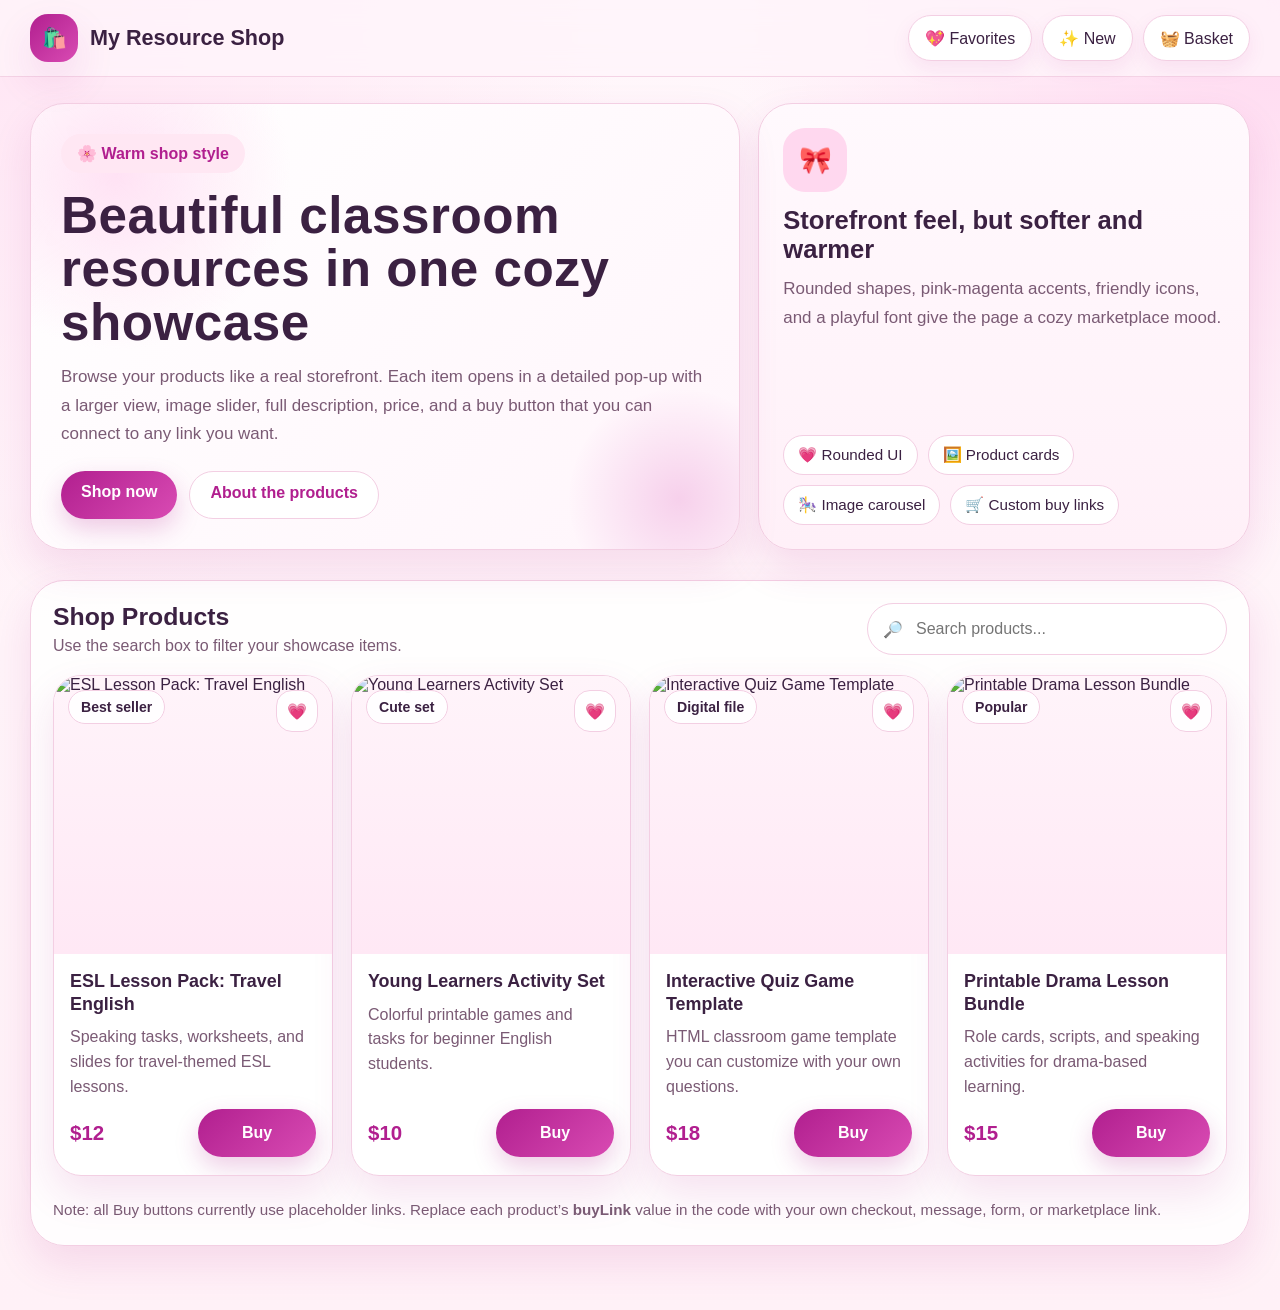
==== index.html @ 03c361e3 "Rename shopping_site.html to index.html" ====
﻿<!DOCTYPE html>
<html lang="en">
<head>
  <meta charset="UTF-8" />
  <meta name="viewport" content="width=device-width, initial-scale=1.0" />
  <title>Creative Shop Showcase</title>
  <style>
    :root {
      --bg-1: #fff7fb;
      --bg-2: #fff1f7;
      --surface: #ffffff;
      --surface-soft: #fff7fb;
      --text: #3b2142;
      --muted: #7a5a74;
      --accent: #b11f8f;
      --accent-2: #d94bb3;
      --accent-soft: #ffd8ef;
      --chip: #ffe7f3;
      --border: #f3cfe3;
      --shadow: 0 18px 40px rgba(177, 31, 143, 0.12);
      --radius-xl: 30px;
      --radius-lg: 24px;
      --radius-md: 18px;
      --radius-pill: 999px;
    }

    * {
      box-sizing: border-box;
    }

    html {
      scroll-behavior: smooth;
    }

    body {
      margin: 0;
      font-family: "Comic Sans MS", "Comic Sans", "Trebuchet MS", Arial, sans-serif;
      color: var(--text);
      background:
        radial-gradient(circle at top left, #ffe5f4 0%, transparent 34%),
        radial-gradient(circle at top right, #ffd9f0 0%, transparent 30%),
        linear-gradient(180deg, var(--bg-1) 0%, var(--bg-2) 100%);
    }

    img {
      max-width: 100%;
      display: block;
    }

    a {
      color: inherit;
      text-decoration: none;
    }

    button,
    input {
      font: inherit;
    }

    .container {
      width: min(1220px, calc(100% - 28px));
      margin: 0 auto;
    }

    .topbar {
      position: sticky;
      top: 0;
      z-index: 30;
      backdrop-filter: blur(12px);
      background: rgba(255, 245, 251, 0.82);
      border-bottom: 1px solid rgba(243, 207, 227, 0.9);
    }

    .topbar__inner {
      min-height: 76px;
      display: flex;
      align-items: center;
      justify-content: space-between;
      gap: 18px;
      padding: 12px 0;
    }

    .brand {
      display: inline-flex;
      align-items: center;
      gap: 12px;
      font-size: 1.35rem;
      font-weight: 700;
    }

    .brand-badge {
      width: 48px;
      height: 48px;
      border-radius: 18px;
      display: grid;
      place-items: center;
      background: linear-gradient(135deg, var(--accent) 0%, var(--accent-2) 100%);
      color: white;
      box-shadow: var(--shadow);
      font-size: 1.25rem;
    }

    .top-actions {
      display: flex;
      align-items: center;
      gap: 10px;
      flex-wrap: wrap;
    }

    .icon-pill {
      min-width: 46px;
      height: 46px;
      padding: 0 16px;
      border-radius: var(--radius-pill);
      border: 1px solid var(--border);
      background: white;
      display: inline-flex;
      align-items: center;
      justify-content: center;
      gap: 8px;
      box-shadow: 0 8px 20px rgba(177, 31, 143, 0.08);
    }

    .hero {
      padding: 26px 0 18px;
    }

    .hero-grid {
      display: grid;
      grid-template-columns: 1.3fr 0.9fr;
      gap: 18px;
    }

    .hero-card,
    .promo-card,
    .section-shell,
    .product-card,
    .modal-dialog {
      background: rgba(255, 255, 255, 0.92);
      border: 1px solid var(--border);
      box-shadow: var(--shadow);
    }

    .hero-card {
      border-radius: 34px;
      padding: 30px;
      overflow: hidden;
      position: relative;
      background:
        radial-gradient(circle at 12% 16%, #ffe2f4 0%, transparent 24%),
        linear-gradient(135deg, #ffffff 0%, #fff5fb 100%);
    }

    .hero-card::after {
      content: "";
      position: absolute;
      right: -50px;
      bottom: -60px;
      width: 220px;
      height: 220px;
      border-radius: 50%;
      background: radial-gradient(circle, rgba(217, 75, 179, 0.22) 0%, rgba(217, 75, 179, 0) 72%);
      pointer-events: none;
    }

    .hero-kicker {
      display: inline-flex;
      align-items: center;
      gap: 8px;
      padding: 10px 16px;
      border-radius: var(--radius-pill);
      background: var(--chip);
      color: var(--accent);
      font-weight: 700;
      margin-bottom: 16px;
    }

    .hero h1 {
      margin: 0 0 14px;
      font-size: clamp(2rem, 4vw, 3.25rem);
      line-height: 1.04;
      letter-spacing: 0.01em;
    }

    .hero p {
      margin: 0;
      max-width: 760px;
      color: var(--muted);
      font-size: 1.06rem;
      line-height: 1.7;
    }

    .hero-buttons {
      display: flex;
      flex-wrap: wrap;
      gap: 12px;
      margin-top: 22px;
    }

    .btn,
    .buy-link,
    .card-buy {
      border: none;
      cursor: pointer;
      border-radius: var(--radius-pill);
      min-height: 48px;
      padding: 12px 20px;
      font-weight: 700;
      transition: transform 0.16s ease, box-shadow 0.16s ease, background 0.16s ease;
    }

    .btn:active,
    .buy-link:active,
    .card-buy:active {
      transform: scale(0.98);
    }

    .btn-primary,
    .buy-link,
    .card-buy {
      background: linear-gradient(135deg, var(--accent) 0%, var(--accent-2) 100%);
      color: white;
      box-shadow: 0 10px 24px rgba(177, 31, 143, 0.22);
    }

    .btn-secondary {
      background: white;
      color: var(--accent);
      border: 1px solid var(--border);
    }

    .promo-card {
      border-radius: 34px;
      padding: 24px;
      display: flex;
      flex-direction: column;
      justify-content: space-between;
      background: linear-gradient(180deg, #fff9fd 0%, #fff0f8 100%);
    }

    .promo-icon {
      width: 64px;
      height: 64px;
      border-radius: 22px;
      display: grid;
      place-items: center;
      font-size: 1.65rem;
      background: var(--accent-soft);
      margin-bottom: 14px;
    }

    .promo-card h2 {
      margin: 0 0 10px;
      font-size: 1.6rem;
      line-height: 1.15;
    }

    .promo-card p {
      margin: 0;
      color: var(--muted);
      line-height: 1.7;
    }

    .promo-tags {
      display: flex;
      flex-wrap: wrap;
      gap: 10px;
      margin-top: 18px;
    }

    .promo-tag {
      padding: 10px 14px;
      border-radius: var(--radius-pill);
      background: white;
      border: 1px solid var(--border);
      font-size: 0.95rem;
    }

    .catalog {
      padding: 12px 0 64px;
    }

    .section-shell {
      border-radius: 34px;
      padding: 22px;
      background: rgba(255, 255, 255, 0.88);
    }

    .toolbar {
      display: flex;
      align-items: center;
      justify-content: space-between;
      gap: 16px;
      flex-wrap: wrap;
      margin-bottom: 20px;
    }

    .toolbar-left h2 {
      margin: 0;
      font-size: 1.55rem;
    }

    .toolbar-left p {
      margin: 6px 0 0;
      color: var(--muted);
    }

    .search-wrap {
      position: relative;
      width: min(360px, 100%);
    }

    .search-wrap input {
      width: 100%;
      min-height: 52px;
      border-radius: var(--radius-pill);
      border: 1px solid var(--border);
      background: white;
      padding: 12px 18px 12px 48px;
      outline: none;
      color: var(--text);
      box-shadow: inset 0 1px 0 rgba(255,255,255,0.7);
    }

    .search-wrap input:focus {
      border-color: var(--accent-2);
      box-shadow: 0 0 0 4px rgba(217, 75, 179, 0.12);
    }

    .search-icon {
      position: absolute;
      top: 50%;
      left: 16px;
      transform: translateY(-50%);
      font-size: 1rem;
      opacity: 0.8;
    }

    .product-grid {
      display: grid;
      grid-template-columns: repeat(auto-fit, minmax(255px, 1fr));
      gap: 18px;
    }

    .product-card {
      border-radius: 28px;
      overflow: hidden;
      display: flex;
      flex-direction: column;
      transition: transform 0.18s ease, box-shadow 0.18s ease;
    }

    .product-card:hover {
      transform: translateY(-4px);
      box-shadow: 0 22px 40px rgba(177, 31, 143, 0.16);
    }

    .product-image-wrap {
      position: relative;
      aspect-ratio: 1 / 1;
      background: linear-gradient(180deg, #fff4fa 0%, #ffe8f5 100%);
      overflow: hidden;
    }

    .product-image {
      width: 100%;
      height: 100%;
      object-fit: cover;
    }

    .badge {
      position: absolute;
      left: 14px;
      top: 14px;
      padding: 8px 12px;
      border-radius: var(--radius-pill);
      background: rgba(255,255,255,0.96);
      border: 1px solid var(--border);
      font-size: 0.88rem;
      font-weight: 700;
    }

    .fav-btn {
      position: absolute;
      right: 14px;
      top: 14px;
      width: 42px;
      height: 42px;
      border-radius: 16px;
      border: 1px solid var(--border);
      background: rgba(255,255,255,0.96);
      display: grid;
      place-items: center;
      font-size: 1rem;
    }

    .product-content {
      padding: 16px 16px 18px;
      display: flex;
      flex-direction: column;
      gap: 10px;
      flex: 1;
    }

    .product-title {
      margin: 0;
      font-size: 1.12rem;
      line-height: 1.25;
    }

    .product-desc {
      margin: 0;
      color: var(--muted);
      line-height: 1.55;
      min-height: 48px;
    }

    .card-meta {
      display: flex;
      align-items: center;
      justify-content: space-between;
      gap: 10px;
      margin-top: auto;
    }

    .price {
      font-size: 1.28rem;
      font-weight: 700;
      color: var(--accent);
    }

    .card-buy {
      min-width: 118px;
    }

    .empty-state {
      display: none;
      text-align: center;
      padding: 32px 16px 12px;
      color: var(--muted);
      font-size: 1.02rem;
    }

    .modal {
      position: fixed;
      inset: 0;
      background: rgba(53, 18, 53, 0.5);
      display: none;
      align-items: center;
      justify-content: center;
      padding: 18px;
      z-index: 999;
      backdrop-filter: blur(8px);
    }

    .modal.active {
      display: flex;
    }

    .modal-dialog {
      width: min(980px, 100%);
      border-radius: 34px;
      overflow: hidden;
      position: relative;
      background: linear-gradient(180deg, #fffdfd 0%, #fff6fb 100%);
    }

    .modal-close {
      position: absolute;
      top: 14px;
      right: 14px;
      width: 46px;
      height: 46px;
      border-radius: 18px;
      border: 1px solid var(--border);
      background: rgba(255,255,255,0.95);
      font-size: 1.4rem;
      cursor: pointer;
      z-index: 4;
    }

    .modal-body {
      display: grid;
      grid-template-columns: 1.08fr 1fr;
      min-height: 540px;
    }

    .modal-gallery {
      position: relative;
      background: linear-gradient(180deg, #fff2fa 0%, #ffe5f4 100%);
      display: flex;
      align-items: center;
      justify-content: center;
      overflow: hidden;
    }

    .modal-gallery img {
      width: 100%;
      height: 100%;
      object-fit: cover;
    }

    .gallery-btn {
      position: absolute;
      top: 50%;
      transform: translateY(-50%);
      width: 50px;
      height: 50px;
      border-radius: 18px;
      border: 1px solid var(--border);
      background: rgba(255,255,255,0.92);
      cursor: pointer;
      font-size: 1.4rem;
      font-weight: 700;
      z-index: 3;
    }

    .gallery-btn.prev {
      left: 14px;
    }

    .gallery-btn.next {
      right: 14px;
    }

    .gallery-dots {
      position: absolute;
      bottom: 18px;
      left: 50%;
      transform: translateX(-50%);
      display: flex;
      gap: 8px;
      z-index: 3;
    }

    .gallery-dot {
      width: 12px;
      height: 12px;
      border-radius: 999px;
      background: rgba(255,255,255,0.55);
      border: 1px solid rgba(177, 31, 143, 0.12);
    }

    .gallery-dot.active {
      background: white;
      width: 24px;
    }

    .modal-info {
      padding: 34px 28px 26px;
      display: flex;
      flex-direction: column;
      gap: 16px;
    }

    .modal-chip-row {
      display: flex;
      flex-wrap: wrap;
      gap: 10px;
    }

    .modal-chip {
      padding: 9px 13px;
      border-radius: var(--radius-pill);
      background: var(--chip);
      color: var(--accent);
      font-size: 0.92rem;
      font-weight: 700;
    }

    .modal-info h2 {
      margin: 0;
      font-size: 2rem;
      line-height: 1.12;
    }

    .modal-price {
      font-size: 1.55rem;
      color: var(--accent);
      font-weight: 700;
    }

    .modal-info p {
      margin: 0;
      color: var(--muted);
      line-height: 1.72;
    }

    .feature-list {
      margin: 0;
      padding: 0;
      list-style: none;
      display: grid;
      gap: 10px;
    }

    .feature-list li {
      padding: 12px 14px;
      border-radius: 18px;
      background: white;
      border: 1px solid var(--border);
    }

    .buy-link {
      width: 100%;
      text-align: center;
      display: inline-flex;
      align-items: center;
      justify-content: center;
      margin-top: auto;
    }

    .note {
      margin: 22px 0 0;
      color: var(--muted);
      font-size: 0.95rem;
      line-height: 1.6;
    }

    @media (max-width: 940px) {
      .hero-grid,
      .modal-body {
        grid-template-columns: 1fr;
      }

      .modal-gallery {
        min-height: 320px;
      }
    }

    @media (max-width: 640px) {
      .topbar__inner,
      .toolbar {
        align-items: stretch;
      }

      .topbar__inner,
      .toolbar,
      .card-meta {
        flex-direction: column;
      }

      .top-actions,
      .hero-buttons {
        width: 100%;
      }

      .icon-pill,
      .btn,
      .card-buy,
      .search-wrap,
      .buy-link {
        width: 100%;
      }

      .hero-card,
      .promo-card,
      .section-shell {
        border-radius: 26px;
      }

      .modal-info {
        padding: 24px 18px 20px;
      }
    }
  </style>
</head>
<body>
  <header class="topbar">
    <div class="container topbar__inner">
      <div class="brand">
        <span class="brand-badge">🛍️</span>
        <!-- CHANGE SHOP NAME HERE -->
        <span>My Resource Shop</span>
      </div>

      <div class="top-actions">
        <!-- YOU CAN CHANGE THESE BUTTON LABELS OR REMOVE THEM -->
        <div class="icon-pill">💖 Favorites</div>
        <div class="icon-pill">✨ New</div>
        <div class="icon-pill">🧺 Basket</div>
      </div>
    </div>
  </header>

  <section class="hero">
    <div class="container hero-grid">
      <div class="hero-card">
        <div class="hero-kicker">🌸 Warm shop style</div>

        <!-- CHANGE MAIN HEADING HERE -->
        <h1>Beautiful classroom resources in one cozy showcase</h1>

        <!-- CHANGE INTRO TEXT HERE -->
        <p>
          Browse your products like a real storefront. Each item opens in a detailed pop-up with a larger view,
          image slider, full description, price, and a buy button that you can connect to any link you want.
        </p>

        <div class="hero-buttons">
          <a class="btn btn-primary" href="#catalog">Shop now</a>
          <a class="btn btn-secondary" href="#">About the products</a>
        </div>
      </div>

      <aside class="promo-card">
        <div>
          <div class="promo-icon">🎀</div>
          <h2>Storefront feel, but softer and warmer</h2>
          <p>
            Rounded shapes, pink-magenta accents, friendly icons, and a playful font give the page a cozy marketplace mood.
          </p>
        </div>

        <div class="promo-tags">
          <span class="promo-tag">💗 Rounded UI</span>
          <span class="promo-tag">🖼️ Product cards</span>
          <span class="promo-tag">🎠 Image carousel</span>
          <span class="promo-tag">🛒 Custom buy links</span>
        </div>
      </aside>
    </div>
  </section>

  <main id="catalog" class="catalog">
    <div class="container">
      <section class="section-shell">
        <div class="toolbar">
          <div class="toolbar-left">
            <h2>Shop Products</h2>
            <p>Use the search box to filter your showcase items.</p>
          </div>

          <label class="search-wrap">
            <span class="search-icon">🔎</span>
            <input id="searchInput" type="text" placeholder="Search products..." />
          </label>
        </div>

        <!-- PRODUCT CARDS WILL APPEAR HERE AUTOMATICALLY -->
        <section id="productGrid" class="product-grid"></section>

        <div id="emptyState" class="empty-state">No products found. Try a different search word.</div>

        <p class="note">
          <!-- CHANGE THIS NOTE IF NEEDED -->
          Note: all Buy buttons currently use placeholder links. Replace each product’s <strong>buyLink</strong> value in the code with your own checkout, message, form, or marketplace link.
        </p>
      </section>
    </div>
  </main>

  <!-- MODAL WINDOW -->
  <div id="productModal" class="modal" aria-hidden="true">
    <div class="modal-dialog" role="dialog" aria-modal="true" aria-labelledby="modalTitle">
      <button class="modal-close" id="closeModal" aria-label="Close modal">✕</button>

      <div class="modal-body">
        <div class="modal-gallery">
          <button class="gallery-btn prev" id="prevSlide" aria-label="Previous image">‹</button>
          <img id="modalImage" src="" alt="Product image" />
          <button class="gallery-btn next" id="nextSlide" aria-label="Next image">›</button>
          <div id="galleryDots" class="gallery-dots"></div>
        </div>

        <div class="modal-info">
          <div class="modal-chip-row">
            <span class="modal-chip">💝 Featured</span>
            <span class="modal-chip">📦 Digital product</span>
          </div>

          <h2 id="modalTitle"></h2>
          <div id="modalPrice" class="modal-price"></div>
          <p id="modalDescription"></p>
          <ul id="modalFeatures" class="feature-list"></ul>

          <!--
            BUY BUTTON LINK
            This button takes the link from each product object below.
            Replace buyLink: "#" with your own URL.
          -->
          <a id="modalBuyLink" class="buy-link" href="#" target="_blank" rel="noopener noreferrer">Buy now</a>
        </div>
      </div>
    </div>
  </div>

  <script>
    /*
      =====================================================
      PRODUCT DATA
      =====================================================
      HOW TO EDIT PRODUCTS:
      - title: product name shown on card and modal
      - shortDescription: short text on product card
      - fullDescription: longer text inside modal window
      - price: product price
      - badge: small label on the image corner
      - cover: main product image on the card
      - gallery: images for the modal carousel
      - features: bullet-style list inside the modal
      - buyLink: your own purchase/contact/checkout URL

      IMAGE TIPS:
      - You can use direct image links
      - Or use local file paths like: images/product1.jpg
      - Replace the sample images with your own product previews
    */
    const products = [
      {
        title: "ESL Lesson Pack: Travel English",
        shortDescription: "Speaking tasks, worksheets, and slides for travel-themed ESL lessons.",
        fullDescription:
          "A ready-to-use classroom resource with speaking prompts, printable worksheets, vocabulary review, and presentation slides. Ideal for teachers who want a polished lesson with minimal prep time.",
        price: "$12",
        badge: "Best seller",
        cover: "https://images.unsplash.com/photo-1517457373958-b7bdd4587205?auto=format&fit=crop&w=900&q=80",
        gallery: [
          "https://images.unsplash.com/photo-1517457373958-b7bdd4587205?auto=format&fit=crop&w=1200&q=80",
          "https://images.unsplash.com/photo-1451187580459-43490279c0fa?auto=format&fit=crop&w=1200&q=80",
          "https://images.unsplash.com/photo-1503676260728-1c00da094a0b?auto=format&fit=crop&w=1200&q=80"
        ],
        features: [
          "Editable resource structure",
          "Teacher-friendly layout",
          "Suitable for digital or print use"
        ],
        buyLink: "#"
      },
      {
        title: "Young Learners Activity Set",
        shortDescription: "Colorful printable games and tasks for beginner English students.",
        fullDescription:
          "A playful classroom pack with engaging practice activities, matching games, visual prompts, and simple language support for younger learners. Great for group work and lively lesson stages.",
        price: "$10",
        badge: "Cute set",
        cover: "https://images.unsplash.com/photo-1509062522246-3755977927d7?auto=format&fit=crop&w=900&q=80",
        gallery: [
          "https://images.unsplash.com/photo-1509062522246-3755977927d7?auto=format&fit=crop&w=1200&q=80",
          "https://images.unsplash.com/photo-1503676382389-4809596d5290?auto=format&fit=crop&w=1200&q=80",
          "https://images.unsplash.com/photo-1513258496099-48168024aec0?auto=format&fit=crop&w=1200&q=80"
        ],
        features: [
          "Beginner-friendly tasks",
          "Bright visual design",
          "Easy to adapt for different age groups"
        ],
        buyLink: "#"
      },
      {
        title: "Interactive Quiz Game Template",
        shortDescription: "HTML classroom game template you can customize with your own questions.",
        fullDescription:
          "A simple but attractive digital game template for educational use. Replace the sample questions with your own material and use it for revision, homework, or lesson warm-ups.",
        price: "$18",
        badge: "Digital file",
        cover: "https://images.unsplash.com/photo-1516321318423-f06f85e504b3?auto=format&fit=crop&w=900&q=80",
        gallery: [
          "https://images.unsplash.com/photo-1516321318423-f06f85e504b3?auto=format&fit=crop&w=1200&q=80",
          "https://images.unsplash.com/photo-1498050108023-c5249f4df085?auto=format&fit=crop&w=1200&q=80",
          "https://images.unsplash.com/photo-1522202176988-66273c2fd55f?auto=format&fit=crop&w=1200&q=80"
        ],
        features: [
          "Single-file HTML format",
          "Quick to personalize",
          "Useful for online and in-class teaching"
        ],
        buyLink: "#"
      },
      {
        title: "Printable Drama Lesson Bundle",
        shortDescription: "Role cards, scripts, and speaking activities for drama-based learning.",
        fullDescription:
          "This bundle includes printable role cards, mini scripts, scene prompts, and discussion tasks designed to build confidence, speaking fluency, and classroom energy.",
        price: "$15",
        badge: "Popular",
        cover: "https://images.unsplash.com/photo-1503454537195-1dcabb73ffb9?auto=format&fit=crop&w=900&q=80",
        gallery: [
          "https://images.unsplash.com/photo-1503454537195-1dcabb73ffb9?auto=format&fit=crop&w=1200&q=80",
          "https://images.unsplash.com/photo-1517164850305-99a3e65bb47e?auto=format&fit=crop&w=1200&q=80",
          "https://images.unsplash.com/photo-1516321497487-e288fb19713f?auto=format&fit=crop&w=1200&q=80"
        ],
        features: [
          "Speaking-centered activities",
          "Printable classroom materials",
          "Suitable for pair and group interaction"
        ],
        buyLink: "#"
      }
    ];

    const productGrid = document.getElementById('productGrid');
    const emptyState = document.getElementById('emptyState');
    const searchInput = document.getElementById('searchInput');
    const modal = document.getElementById('productModal');
    const closeModalBtn = document.getElementById('closeModal');
    const modalTitle = document.getElementById('modalTitle');
    const modalPrice = document.getElementById('modalPrice');
    const modalDescription = document.getElementById('modalDescription');
    const modalFeatures = document.getElementById('modalFeatures');
    const modalBuyLink = document.getElementById('modalBuyLink');
    const modalImage = document.getElementById('modalImage');
    const prevSlideBtn = document.getElementById('prevSlide');
    const nextSlideBtn = document.getElementById('nextSlide');
    const galleryDots = document.getElementById('galleryDots');

    let visibleProducts = [...products];
    let activeProductIndex = 0;
    let activeSlideIndex = 0;

    function renderProducts(list) {
      productGrid.innerHTML = '';

      if (!list.length) {
        emptyState.style.display = 'block';
        return;
      }

      emptyState.style.display = 'none';

      list.forEach((product, index) => {
        const card = document.createElement('article');
        card.className = 'product-card';

        card.innerHTML = `
          <div class="product-image-wrap">
            <span class="badge">${product.badge}</span>
            <button class="fav-btn" type="button" aria-label="Favorite">💗</button>
            <img class="product-image" src="${product.cover}" alt="${product.title}">
          </div>
          <div class="product-content">
            <h3 class="product-title">${product.title}</h3>
            <p class="product-desc">${product.shortDescription}</p>
            <div class="card-meta">
              <span class="price">${product.price}</span>
              <button class="card-buy" type="button" data-index="${index}">Buy</button>
            </div>
          </div>
        `;

        productGrid.appendChild(card);
      });

      document.querySelectorAll('.card-buy').forEach(button => {
        button.addEventListener('click', () => {
          const index = Number(button.dataset.index);
          openModal(index);
        });
      });
    }

    function openModal(productIndex) {
      activeProductIndex = productIndex;
      activeSlideIndex = 0;
      updateModalContent();
      modal.classList.add('active');
      modal.setAttribute('aria-hidden', 'false');
      document.body.style.overflow = 'hidden';
    }

    function closeModal() {
      modal.classList.remove('active');
      modal.setAttribute('aria-hidden', 'true');
      document.body.style.overflow = '';
    }

    function updateModalContent() {
      const product = visibleProducts[activeProductIndex];
      if (!product) return;

      const currentImage = product.gallery[activeSlideIndex];
      modalTitle.textContent = product.title;
      modalPrice.textContent = product.price;
      modalDescription.textContent = product.fullDescription;
      modalBuyLink.href = product.buyLink;
      modalImage.src = currentImage;
      modalImage.alt = `${product.title} image ${activeSlideIndex + 1}`;

      modalFeatures.innerHTML = product.features
        .map(feature => `<li>✨ ${feature}</li>`)
        .join('');

      renderDots(product.gallery.length);
    }

    function renderDots(total) {
      galleryDots.innerHTML = '';
      for (let i = 0; i < total; i++) {
        const dot = document.createElement('div');
        dot.className = 'gallery-dot' + (i === activeSlideIndex ? ' active' : '');
        galleryDots.appendChild(dot);
      }
    }

    function nextSlide() {
      const gallery = visibleProducts[activeProductIndex].gallery;
      activeSlideIndex = (activeSlideIndex + 1) % gallery.length;
      updateModalContent();
    }

    function prevSlide() {
      const gallery = visibleProducts[activeProductIndex].gallery;
      activeSlideIndex = (activeSlideIndex - 1 + gallery.length) % gallery.length;
      updateModalContent();
    }

    function filterProducts() {
      const query = searchInput.value.trim().toLowerCase();

      visibleProducts = products.filter(product => {
        const combined = [
          product.title,
          product.shortDescription,
          product.fullDescription,
          product.price,
          product.badge,
          ...(product.features || [])
        ].join(' ').toLowerCase();

        return combined.includes(query);
      });

      renderProducts(visibleProducts);
    }

    closeModalBtn.addEventListener('click', closeModal);
    nextSlideBtn.addEventListener('click', nextSlide);
    prevSlideBtn.addEventListener('click', prevSlide);
    searchInput.addEventListener('input', filterProducts);

    modal.addEventListener('click', (event) => {
      if (event.target === modal) closeModal();
    });

    document.addEventListener('keydown', (event) => {
      if (event.key === 'Escape' && modal.classList.contains('active')) {
        closeModal();
      }
    });

    renderProducts(visibleProducts);
  </script>
</body>
</html>
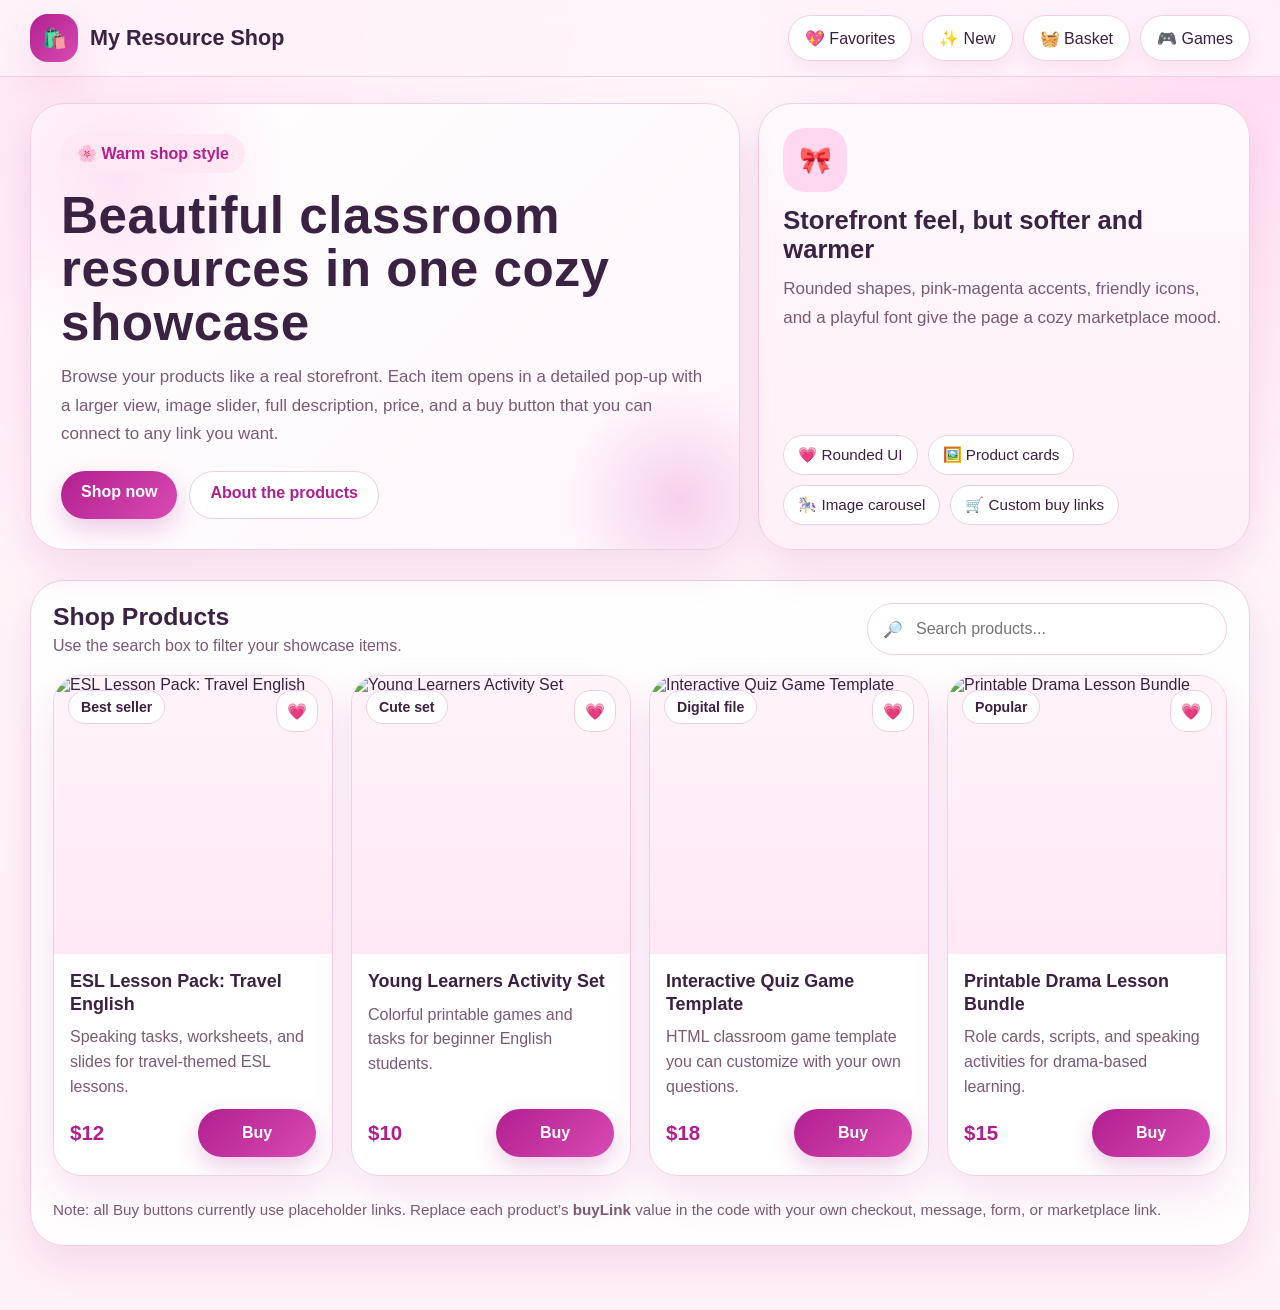
==== commit 7e3217c2: "Add Games link to homepage" ====
--- a/index.html
+++ b/index.html
@@ -679,6 +679,7 @@
         <div class="icon-pill">💖 Favorites</div>
         <div class="icon-pill">✨ New</div>
         <div class="icon-pill">🧺 Basket</div>
+        <a class="icon-pill" href="games/index.html">🎮 Games</a>
       </div>
     </div>
   </header>
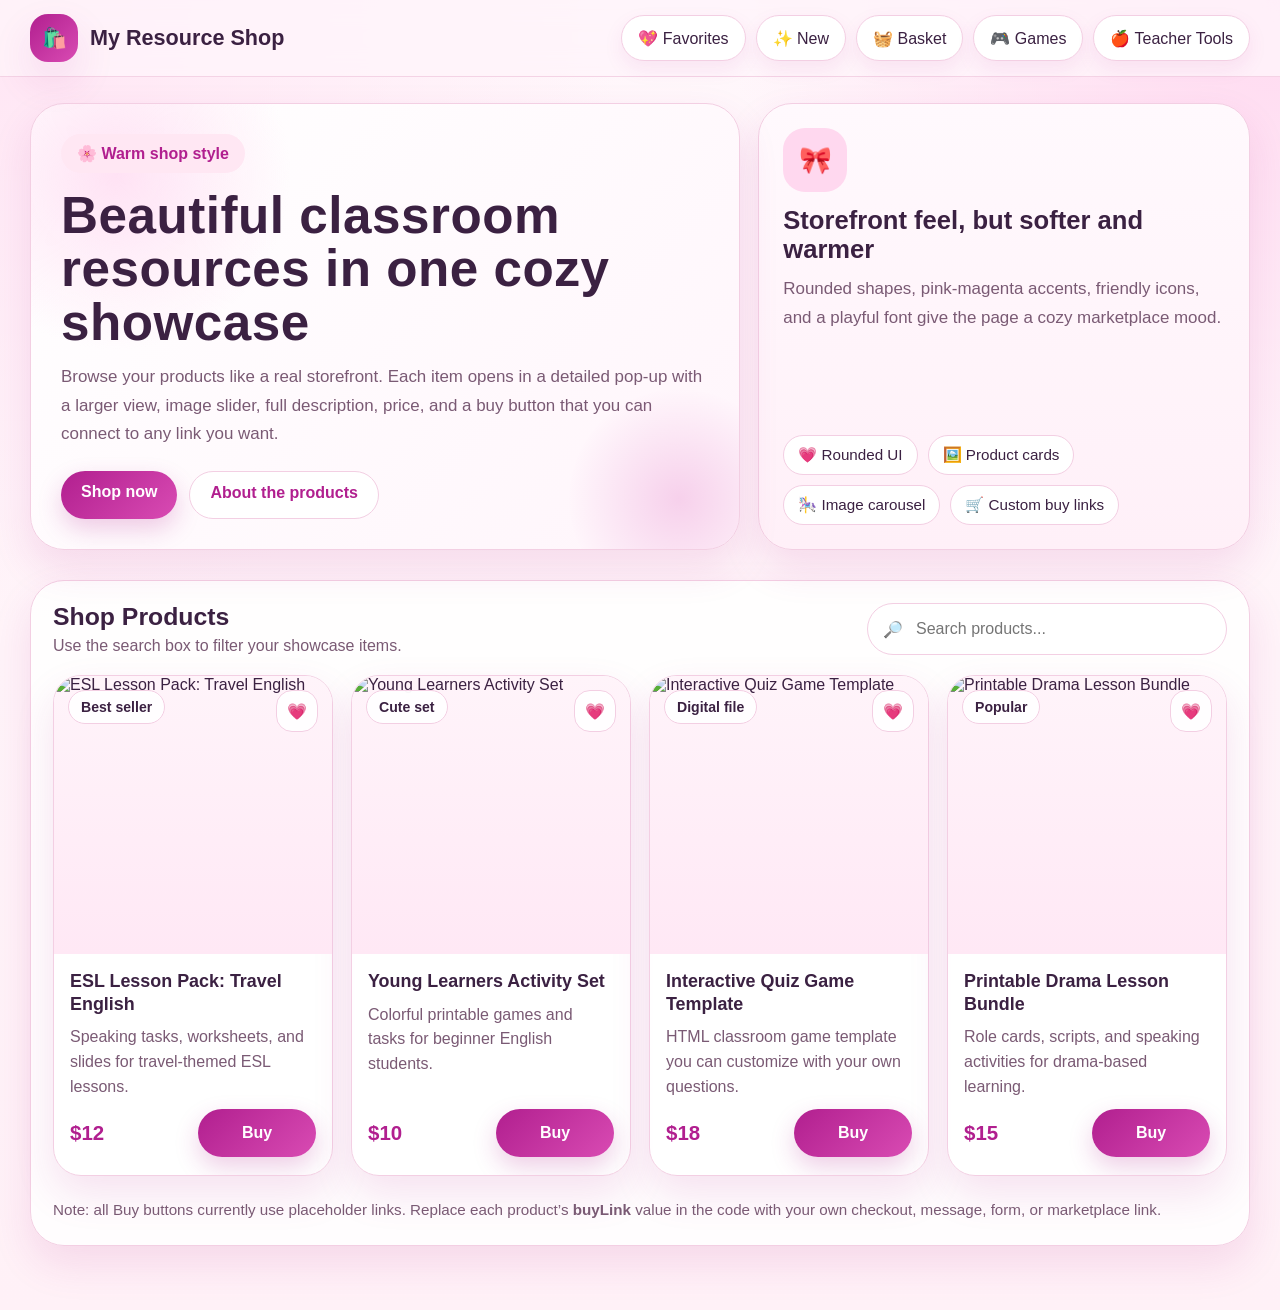
==== commit ec0d35ab: "Add Classroom Toolkit and teacher tools" ====
--- a/index.html
+++ b/index.html
@@ -678,9 +678,10 @@
         <!-- YOU CAN CHANGE THESE BUTTON LABELS OR REMOVE THEM -->
         <div class="icon-pill">💖 Favorites</div>
         <div class="icon-pill">✨ New</div>
-        <div class="icon-pill">🧺 Basket</div>
-        <a class="icon-pill" href="games/index.html">🎮 Games</a>
-      </div>
+        <div class="icon-pill">🧺 Basket</div>
+        <a class="icon-pill" href="games/index.html">🎮 Games</a>
+        <a class="icon-pill" href="teacher-tools/">🍎 Teacher Tools</a>
+      </div>
     </div>
   </header>
 
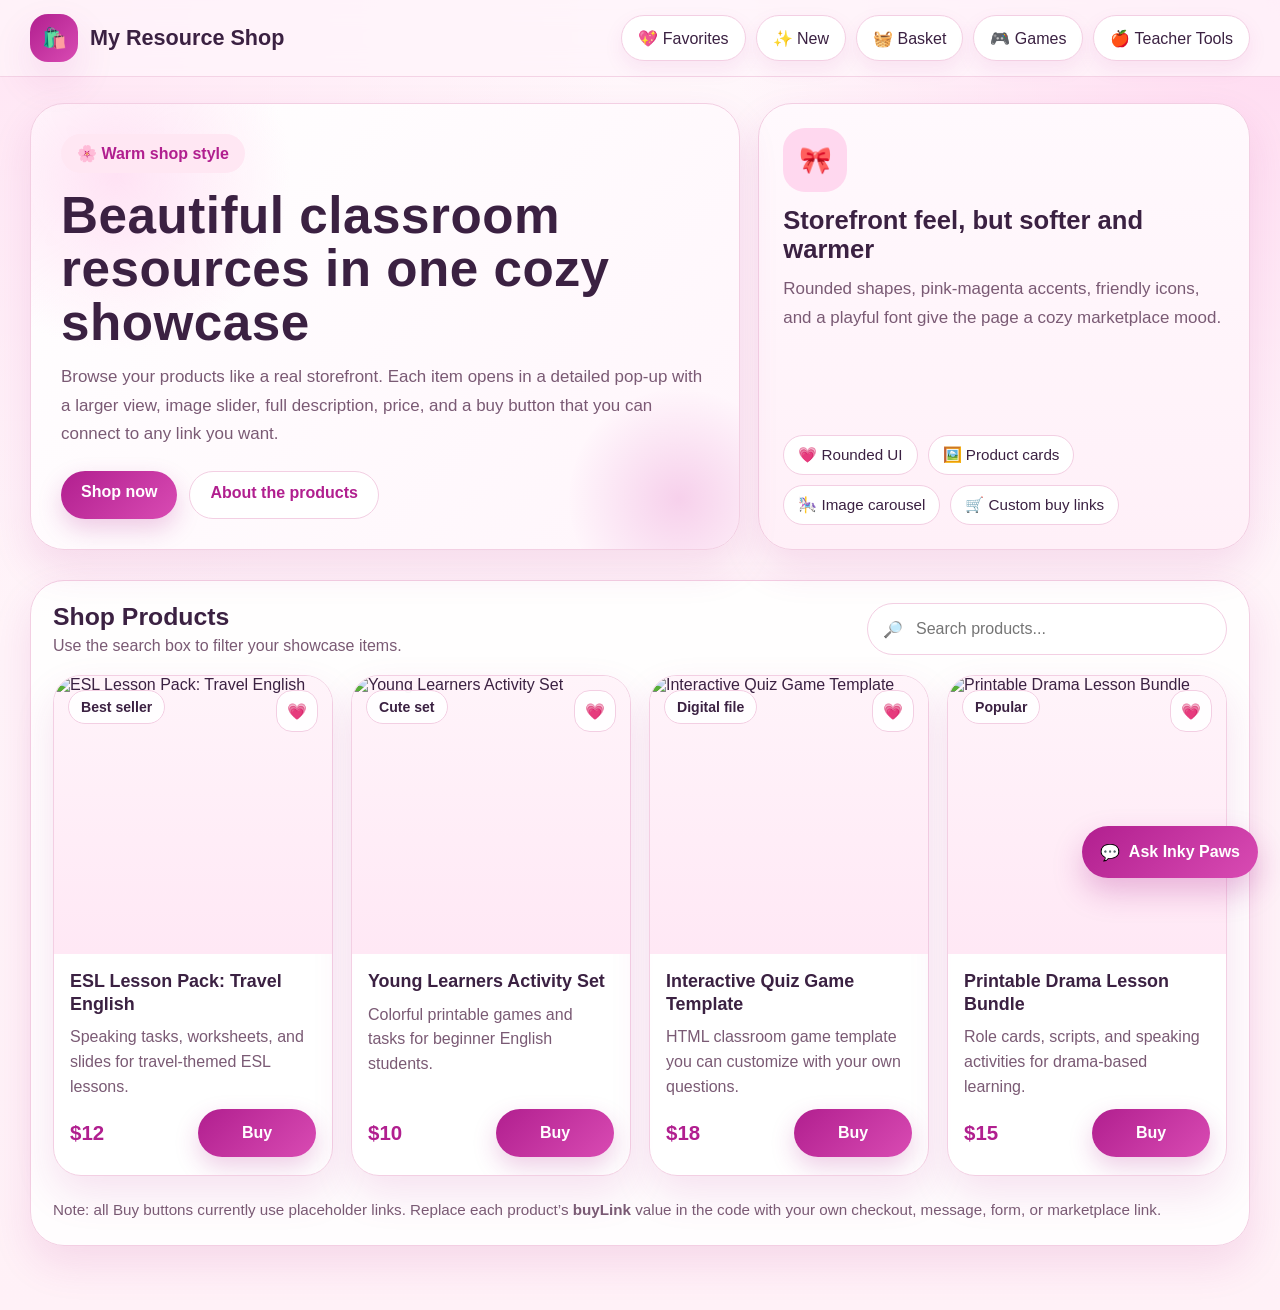
==== commit 1a2be187: "Add Inky Paws AI chatbot widget" ====
--- a/index.html
+++ b/index.html
@@ -617,7 +617,196 @@
       line-height: 1.6;
     }
 
-    @media (max-width: 940px) {
+    .assistant-widget {
+      position: fixed;
+      right: 22px;
+      bottom: 22px;
+      z-index: 25;
+      font-family: "Comic Sans MS", "Comic Sans", "Trebuchet MS", Arial, sans-serif;
+    }
+
+    .assistant-launcher {
+      min-height: 52px;
+      display: inline-flex;
+      align-items: center;
+      justify-content: center;
+      gap: 9px;
+      float: right;
+      padding: 12px 18px;
+      border: 0;
+      border-radius: var(--radius-pill);
+      color: white;
+      background: linear-gradient(135deg, var(--accent), var(--accent-2));
+      box-shadow: 0 14px 30px rgba(177, 31, 143, 0.28);
+      cursor: pointer;
+      font-weight: 700;
+    }
+
+    .assistant-launcher:hover,
+    .assistant-launcher:focus-visible {
+      transform: translateY(-2px);
+      box-shadow: 0 18px 34px rgba(177, 31, 143, 0.34);
+    }
+
+    .assistant-panel {
+      width: min(390px, calc(100vw - 28px));
+      height: min(590px, calc(100dvh - 120px));
+      overflow: hidden;
+      display: flex;
+      flex-direction: column;
+      border: 1px solid var(--border);
+      border-radius: 24px;
+      background: var(--surface);
+      box-shadow: 0 24px 60px rgba(59, 33, 66, 0.24);
+    }
+
+    .assistant-panel[hidden],
+    .assistant-launcher[hidden] {
+      display: none;
+    }
+
+    .assistant-header {
+      display: flex;
+      align-items: center;
+      justify-content: space-between;
+      gap: 12px;
+      padding: 16px 18px;
+      color: white;
+      background: linear-gradient(135deg, var(--accent), var(--accent-2));
+    }
+
+    .assistant-header h2 {
+      margin: 0;
+      font-size: 1.08rem;
+    }
+
+    .assistant-header-actions {
+      display: flex;
+      align-items: center;
+      gap: 7px;
+    }
+
+    .assistant-new-chat,
+    .assistant-close {
+      border: 1px solid rgba(255, 255, 255, 0.48);
+      color: white;
+      background: rgba(255, 255, 255, 0.13);
+      cursor: pointer;
+    }
+
+    .assistant-new-chat {
+      padding: 7px 9px;
+      border-radius: 9px;
+      font-size: 0.75rem;
+      font-weight: 700;
+    }
+
+    .assistant-close {
+      width: 32px;
+      height: 32px;
+      border-radius: 50%;
+      font-size: 1.1rem;
+    }
+
+    .assistant-messages {
+      min-height: 0;
+      flex: 1;
+      overflow-y: auto;
+      display: flex;
+      flex-direction: column;
+      gap: 10px;
+      padding: 17px;
+      background: var(--surface-soft);
+    }
+
+    .assistant-message {
+      max-width: 82%;
+      padding: 10px 13px;
+      border-radius: 15px;
+      line-height: 1.45;
+      overflow-wrap: anywhere;
+      white-space: pre-wrap;
+    }
+
+    .assistant-message-user {
+      align-self: flex-end;
+      color: white;
+      background: var(--accent);
+      border-bottom-right-radius: 4px;
+    }
+
+    .assistant-message-bot {
+      align-self: flex-start;
+      background: var(--chip);
+      border-bottom-left-radius: 4px;
+    }
+
+    .assistant-message-loading {
+      color: var(--muted);
+      font-style: italic;
+    }
+
+    .assistant-message ul {
+      margin: 0;
+      padding-left: 20px;
+    }
+
+    .assistant-message li + li {
+      margin-top: 4px;
+    }
+
+    .assistant-form {
+      display: flex;
+      gap: 8px;
+      padding: 12px;
+      border-top: 1px solid var(--border);
+      background: var(--surface);
+    }
+
+    .assistant-input {
+      min-width: 0;
+      flex: 1;
+      padding: 11px 12px;
+      border: 1px solid var(--border);
+      border-radius: 12px;
+      color: var(--text);
+      background: white;
+    }
+
+    .assistant-input:focus {
+      border-color: var(--accent);
+      outline: 3px solid var(--accent-soft);
+    }
+
+    .assistant-send {
+      padding: 11px 15px;
+      border: 0;
+      border-radius: 12px;
+      color: white;
+      background: var(--accent);
+      cursor: pointer;
+      font-weight: 700;
+    }
+
+    .assistant-send:disabled,
+    .assistant-input:disabled {
+      cursor: not-allowed;
+      opacity: 0.65;
+    }
+
+    .visually-hidden {
+      position: absolute;
+      width: 1px;
+      height: 1px;
+      padding: 0;
+      margin: -1px;
+      overflow: hidden;
+      clip: rect(0, 0, 0, 0);
+      white-space: nowrap;
+      border: 0;
+    }
+
+    @media (max-width: 940px) {
       .hero-grid,
       .modal-body {
         grid-template-columns: 1fr;
@@ -628,7 +817,7 @@
       }
     }
 
-    @media (max-width: 640px) {
+    @media (max-width: 640px) {
       .topbar__inner,
       .toolbar {
         align-items: stretch;
@@ -659,10 +848,26 @@
         border-radius: 26px;
       }
 
-      .modal-info {
-        padding: 24px 18px 20px;
-      }
-    }
+      .modal-info {
+        padding: 24px 18px 20px;
+      }
+
+      .assistant-widget {
+        right: 12px;
+        bottom: 12px;
+      }
+
+      .assistant-panel {
+        width: calc(100vw - 24px);
+        height: min(560px, calc(100dvh - 100px));
+        border-radius: 20px;
+      }
+
+      .assistant-launcher {
+        min-height: 48px;
+        padding: 10px 15px;
+      }
+    }
   </style>
 </head>
 <body>
@@ -753,7 +958,7 @@
   </main>
 
   <!-- MODAL WINDOW -->
-  <div id="productModal" class="modal" aria-hidden="true">
+  <div id="productModal" class="modal" aria-hidden="true">
     <div class="modal-dialog" role="dialog" aria-modal="true" aria-labelledby="modalTitle">
       <button class="modal-close" id="closeModal" aria-label="Close modal">✕</button>
 
@@ -785,9 +990,32 @@
         </div>
       </div>
     </div>
-  </div>
-
-  <script>
+  </div>
+
+  <aside class="assistant-widget" aria-label="Inky Paws Assistant">
+    <button id="assistantLauncher" class="assistant-launcher" type="button" aria-controls="assistantPanel" aria-expanded="false">
+      <span aria-hidden="true">💬</span>
+      <span>Ask Inky Paws</span>
+    </button>
+
+    <section id="assistantPanel" class="assistant-panel" aria-labelledby="assistantTitle" hidden>
+      <header class="assistant-header">
+        <h2 id="assistantTitle">Inky Paws Assistant</h2>
+        <div class="assistant-header-actions">
+          <button id="assistantNewChat" class="assistant-new-chat" type="button">New chat</button>
+          <button id="assistantClose" class="assistant-close" type="button" aria-label="Close chat">✕</button>
+        </div>
+      </header>
+      <div id="assistantMessages" class="assistant-messages" aria-live="polite"></div>
+      <form id="assistantForm" class="assistant-form">
+        <label class="visually-hidden" for="assistantInput">Your message</label>
+        <input id="assistantInput" class="assistant-input" type="text" placeholder="Type a message…" autocomplete="off" required />
+        <button id="assistantSend" class="assistant-send" type="submit">Send</button>
+      </form>
+    </section>
+  </aside>
+
+  <script>
     /*
       =====================================================
       PRODUCT DATA
@@ -1025,7 +1253,181 @@
       renderProducts(visibleProducts);
     }
 
-    closeModalBtn.addEventListener('click', closeModal);
+    const assistantUrl = 'https://inky-paws-bot.letsgovamosandiamo.workers.dev/';
+    const assistantStorageKey = 'inkyPawsAssistantHistory';
+    const assistantWelcomeMessage = 'Hello! How can I help you today?';
+    const assistantLauncher = document.getElementById('assistantLauncher');
+    const assistantPanel = document.getElementById('assistantPanel');
+    const assistantClose = document.getElementById('assistantClose');
+    const assistantNewChat = document.getElementById('assistantNewChat');
+    const assistantMessages = document.getElementById('assistantMessages');
+    const assistantForm = document.getElementById('assistantForm');
+    const assistantInput = document.getElementById('assistantInput');
+    const assistantSend = document.getElementById('assistantSend');
+    let assistantHistory = [];
+
+    function appendAssistantInlineMarkdown(container, text) {
+      const pattern = /(\*\*[^*\n]+\*\*|\*[^*\n]+\*)/g;
+      let lastIndex = 0;
+
+      text.replace(pattern, (match, _group, offset) => {
+        container.appendChild(document.createTextNode(text.slice(lastIndex, offset)));
+        const element = document.createElement(match.startsWith('**') ? 'strong' : 'em');
+        element.textContent = match.startsWith('**') ? match.slice(2, -2) : match.slice(1, -1);
+        container.appendChild(element);
+        lastIndex = offset + match.length;
+        return match;
+      });
+
+      container.appendChild(document.createTextNode(text.slice(lastIndex)));
+    }
+
+    function renderAssistantMarkdown(container, text) {
+      const lines = text.split(/\r?\n/);
+      let list = null;
+
+      lines.forEach((line, index) => {
+        const bullet = line.match(/^\s*[-*]\s+(.+)$/);
+        if (bullet) {
+          if (!list) {
+            list = document.createElement('ul');
+            container.appendChild(list);
+          }
+          const item = document.createElement('li');
+          appendAssistantInlineMarkdown(item, bullet[1]);
+          list.appendChild(item);
+          return;
+        }
+
+        list = null;
+        if (index > 0) container.appendChild(document.createElement('br'));
+        appendAssistantInlineMarkdown(container, line);
+      });
+    }
+
+    function saveAssistantHistory() {
+      try {
+        localStorage.setItem(assistantStorageKey, JSON.stringify(assistantHistory));
+      } catch (error) {
+        console.warn('Could not save chat history:', error);
+      }
+    }
+
+    function loadAssistantHistory() {
+      try {
+        const saved = JSON.parse(localStorage.getItem(assistantStorageKey));
+        assistantHistory = Array.isArray(saved)
+          ? saved.filter(item => item && typeof item.text === 'string' && (item.type === 'user' || item.type === 'bot'))
+          : [];
+      } catch (_error) {
+        assistantHistory = [];
+      }
+    }
+
+    function addAssistantMessage(text, type, options = {}) {
+      const message = document.createElement('div');
+      message.className = `assistant-message assistant-message-${type}${options.loading ? ' assistant-message-loading' : ''}`;
+      if (type === 'bot' && !options.loading) renderAssistantMarkdown(message, text);
+      else message.textContent = text;
+      assistantMessages.appendChild(message);
+      assistantMessages.scrollTop = assistantMessages.scrollHeight;
+
+      if (options.save !== false) {
+        assistantHistory.push({ text, type });
+        saveAssistantHistory();
+      }
+      return message;
+    }
+
+    function restoreAssistantHistory() {
+      assistantMessages.innerHTML = '';
+      loadAssistantHistory();
+      if (assistantHistory.length === 0) {
+        addAssistantMessage(assistantWelcomeMessage, 'bot', { save: false });
+        return;
+      }
+      assistantHistory.forEach(message => addAssistantMessage(message.text, message.type, { save: false }));
+    }
+
+    function setAssistantLoading(isLoading) {
+      assistantInput.disabled = isLoading;
+      assistantSend.disabled = isLoading;
+      assistantSend.textContent = isLoading ? 'Sending…' : 'Send';
+    }
+
+    function openAssistant() {
+      assistantPanel.hidden = false;
+      assistantLauncher.hidden = true;
+      assistantLauncher.setAttribute('aria-expanded', 'true');
+      assistantInput.focus();
+    }
+
+    function closeAssistant() {
+      assistantPanel.hidden = true;
+      assistantLauncher.hidden = false;
+      assistantLauncher.setAttribute('aria-expanded', 'false');
+      assistantLauncher.focus();
+    }
+
+    function startNewAssistantChat() {
+      if (assistantHistory.length > 0 && !window.confirm('Clear this conversation and start a new chat?')) return;
+      assistantHistory = [];
+      try {
+        localStorage.removeItem(assistantStorageKey);
+      } catch (error) {
+        console.warn('Could not clear saved chat history:', error);
+      }
+      assistantMessages.innerHTML = '';
+      addAssistantMessage(assistantWelcomeMessage, 'bot', { save: false });
+      assistantInput.focus();
+    }
+
+    async function sendAssistantMessage(event) {
+      event.preventDefault();
+      const userText = assistantInput.value.trim();
+      if (!userText) return;
+
+      addAssistantMessage(userText, 'user');
+      assistantInput.value = '';
+      setAssistantLoading(true);
+      const loadingMessage = addAssistantMessage('Thinking…', 'bot', { loading: true, save: false });
+
+      try {
+        const response = await fetch(assistantUrl, {
+          method: 'POST',
+          headers: { 'Content-Type': 'application/json' },
+          body: JSON.stringify({ message: userText })
+        });
+
+        if (response.status === 429) {
+          loadingMessage.remove();
+          addAssistantMessage('Inky is taking a short break. Please try again later.', 'bot');
+          return;
+        }
+
+        if (!response.ok) throw new Error(`Request failed with status ${response.status}`);
+        const data = await response.json();
+        if (typeof data.reply !== 'string') throw new Error('The response did not include a reply');
+
+        loadingMessage.remove();
+        addAssistantMessage(data.reply, 'bot');
+      } catch (error) {
+        console.error('Chatbot request failed:', error);
+        loadingMessage.remove();
+        addAssistantMessage("Sorry, I couldn't get a reply right now. Please try again.", 'bot');
+      } finally {
+        setAssistantLoading(false);
+        assistantInput.focus();
+      }
+    }
+
+    assistantLauncher.addEventListener('click', openAssistant);
+    assistantClose.addEventListener('click', closeAssistant);
+    assistantNewChat.addEventListener('click', startNewAssistantChat);
+    assistantForm.addEventListener('submit', sendAssistantMessage);
+    restoreAssistantHistory();
+
+    closeModalBtn.addEventListener('click', closeModal);
     nextSlideBtn.addEventListener('click', nextSlide);
     prevSlideBtn.addEventListener('click', prevSlide);
     searchInput.addEventListener('input', filterProducts);
@@ -1034,11 +1436,14 @@
       if (event.target === modal) closeModal();
     });
 
-    document.addEventListener('keydown', (event) => {
-      if (event.key === 'Escape' && modal.classList.contains('active')) {
-        closeModal();
-      }
-    });
+    document.addEventListener('keydown', (event) => {
+      if (event.key === 'Escape' && modal.classList.contains('active')) {
+        closeModal();
+      }
+      if (event.key === 'Escape' && !assistantPanel.hidden) {
+        closeAssistant();
+      }
+    });
 
     renderProducts(visibleProducts);
   </script>
